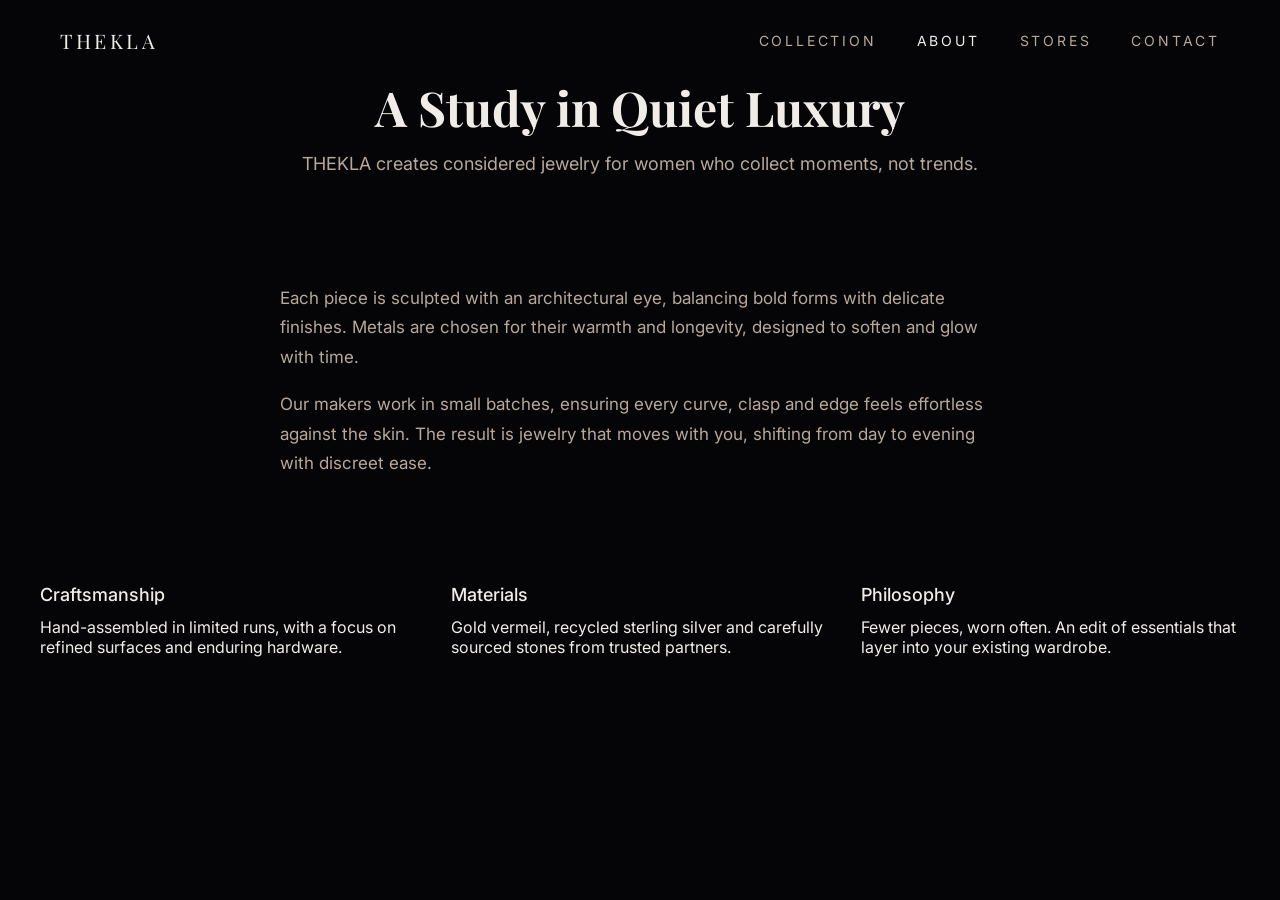
==== about.html @ 48c29a8b "made some minor fixes" ====
<!DOCTYPE html>
<html lang="en">
<head>
  <meta charset="UTF-8" />
  <title>THEKLA – About</title>
  <link rel="stylesheet" href="style.css" />
    <!-- FAVICON (browser tab icon) -->
    <link rel="icon" href="favicon.ico" type="image/x-icon">
    <!-- Optional but recommended -->
    <link rel="icon" type="image/png" sizes="32x32" href="favicon-32x32.png">
    <link rel="icon" type="image/png" sizes="16x16" href="favicon-16x16.png">
    <link rel="apple-touch-icon" sizes="180x180" href="apple-touch-icon.png">
</head>
<body>
  <div class="page-wrapper">
    <header class="navbar">
      <a href="index.html" class="brand">THEKLA</a>  <!-- NOW LINKS TO HOME -->
      <nav class="nav-links">
        <a href="collection.html">Collection</a>
        <a class="active" href="about.html">About</a>
        <a href="stores.html">Stores</a>
        <a href="contact.html">Contact</a>
      </nav>
    </header>

    <main class="section">
      <div class="section-header">
        <h1 class="section-title">A Study in Quiet Luxury</h1>
        <p class="section-subtitle">
          THEKLA creates considered jewelry for women who collect moments, not trends.
        </p>
      </div>

      <div class="text-block">
        <p>
          Each piece is sculpted with an architectural eye, balancing bold forms
          with delicate finishes. Metals are chosen for their warmth and longevity,
          designed to soften and glow with time.
        </p>
        <p>
          Our makers work in small batches, ensuring every curve, clasp and edge
          feels effortless against the skin. The result is jewelry that moves with you,
          shifting from day to evening with discreet ease.
        </p>
      </div>

      <div class="info-list">
        <div>
          <div class="info-item-title">Craftsmanship</div>
          <div>Hand-assembled in limited runs, with a focus on refined surfaces and enduring hardware.</div>
        </div>
        <div>
          <div class="info-item-title">Materials</div>
          <div>Gold vermeil, recycled sterling silver and carefully sourced stones from trusted partners.</div>
        </div>
        <div>
          <div class="info-item-title">Philosophy</div>
          <div>Fewer pieces, worn often. An edit of essentials that layer into your existing wardrobe.</div>
        </div>
      </div>
    </main>
  </div>
</body>
</html>
---- style.css ----
/* ========== THEKLA JEWELRY - DARKER FULL WIDTH ========== */

@import url("https://fonts.googleapis.com/css2?family=Playfair+Display:wght@400;600;700&family=Inter:wght@300;400;500&display=swap");

:root {
  --bg-main: #050507;           /* DARKER BLACK */
  --bg-body: #1a1a1c;           /* DARKER BEIGE */
  --accent: #d98a5a;            /* DARKER GOLD */
  --accent-soft: #4a2a1f;       /* DARKER BROWN */
  --text-main: #f0ede9;         /* SLIGHTLY DARKER CREAM */
  --text-muted: #b8a89a;        /* DARKER MUTED */
  --btn-bg: #f5f2ee;            /* DARKER BUTTON */
  --btn-text: #0f0e0d;          /* DARKER TEXT */
}

*,
*::before,
*::after {
  box-sizing: border-box;
}

body {
  margin: 0;
  min-height: 100vh;
  font-family: "Inter", system-ui, -apple-system, BlinkMacSystemFont, "Segoe UI",
    sans-serif;
  background: var(--bg-body);
  color: var(--text-main);
  overflow-x: hidden;
}

/* ========== FULL WIDTH DARK LAYOUT ========== */

.page-wrapper {
  width: 100%;
  max-width: none;
  margin: 0;
  border-radius: 0;
  overflow: visible;
  background: var(--bg-main);
  position: relative;
  min-height: 100vh;
}

/* Hero container */
.hero-wrapper {
  background: var(--bg-main);
  border-radius: 0 0 24px 24px;
  overflow: hidden;
  position: relative;
}

/* ========== MOBILE HAMBURGER + DESKTOP NAV ========== */

.navbar {
  display: flex;
  align-items: center;
  justify-content: flex-start;
  padding: 24px 60px;
  gap: 60px;
  position: relative;
  z-index: 3;
  max-width: 1400px;
  margin: 0 auto;
}

.brand {
  font-family: "Playfair Display", serif;
  letter-spacing: 0.18em;
  font-size: 20px;
  text-decoration: none;
  color: var(--text-main);
}

/* Desktop nav */
.nav-links {
  display: flex;
  gap: 40px;
  font-size: 14px;
  text-transform: uppercase;
  margin-left: auto;
}

.nav-links a {
  text-decoration: none;
  color: var(--text-muted);
  letter-spacing: 0.2em;
  font-weight: 400;
  padding: 8px 0;
}

.nav-links a.active,
.nav-links a:hover {
  color: var(--text-main);
}

/* Mobile hamburger */
.menu-toggle {
  display: none;
  flex-direction: column;
  cursor: pointer;
  padding: 8px;
  z-index: 1001;
  gap: 5px;
  margin-left: auto;
}

.menu-toggle span {
  width: 28px;
  height: 2.5px;
  background: var(--text-main);
  transition: 0.3s;
  border-radius: 2px;
}

/* X animation */
.menu-toggle.active span:nth-child(1) {
  transform: rotate(-45deg) translate(-4px, 4px);
}

.menu-toggle.active span:nth-child(2) {
  opacity: 0;
}

.menu-toggle.active span:nth-child(3) {
  transform: rotate(45deg) translate(-3px, -3px);
}

/* Mobile menu overlay */
.mobile-menu {
  position: fixed;
  inset: 0;
  background: var(--bg-main);
  display: flex;
  flex-direction: column;
  align-items: center;
  justify-content: center;
  opacity: 0;
  visibility: hidden;
  transition: 0.4s;
  z-index: 1000;
}

.mobile-menu.active {
  opacity: 1;
  visibility: visible;
}

.mobile-menu-links {
  display: flex;
  flex-direction: column;
  gap: 32px;
}

.mobile-menu-links a {
  font-size: 20px;
  text-transform: uppercase;
  letter-spacing: 0.25em;
  color: var(--text-main);
  text-decoration: none;
  padding: 16px;
}

/* ========== HERO ========== */

.hero {
  display: grid;
  grid-template-columns: 1.1fr 1fr;
  padding: 0 60px 100px 60px;
  gap: 80px;
  align-items: start;
  min-height: 95vh;
  max-width: 1600px;
  margin: 0 auto;
}

/* Left / image block */
.hero-media {
  position: relative;
  overflow: hidden;
  height: 750px;
}

.hero-media-inner {
  position: relative;
  height: 100%;
}

.hero-media-inner::before {
  content: "";
  position: absolute;
  inset: 0;
  background: var(--bg-main);
  border-top-left-radius: 320px;
  transform-origin: top left;
  transform: translateX(50%);
}

.hero-image {
  height: 100%;
  background-image: url("images/Thekla.jpg");
  background-size: cover;
  background-position: center 10%;
  clip-path: inset(100px 0 100px 100px round 0 0 0 0);
}

/* Right / content */
.hero-content {
  position: relative;
  padding: 140px 0 80px 0;
  z-index: 2;
  display: flex;
  flex-direction: column;
  justify-content: center;
  min-height: 750px;
}

.hero-eyebrow {
  font-size: 15px;
  letter-spacing: 0.25em;
  text-transform: uppercase;
  color: var(--text-muted);
  margin-bottom: 20px;
}

.hero-title {
  font-family: "Playfair Display", serif;
  font-size: 72px;
  line-height: 1.1;
  margin: 0 0 24px 0;
}

.hero-sub {
  font-size: 19px;
  color: var(--text-muted);
  margin-bottom: 44px;
  max-width: 420px;
  line-height: 1.6;
}

.hero-cta {
  display: inline-flex;
  align-items: center;
  justify-content: center;
  padding: 18px 48px;
  border-radius: 12px;
  background: var(--btn-bg);
  color: var(--btn-text);
  font-size: 15px;
  letter-spacing: 0.2em;
  text-transform: uppercase;
  text-decoration: none;
  font-weight: 500;
  width: fit-content;
  box-shadow: 0 8px 24px rgba(0,0,0,0.4);
}

.hero-cta:hover {
  transform: translateY(-2px);
  box-shadow: 0 12px 32px rgba(0,0,0,0.5);
}

.hero-line {
  margin-top: 80px;
  position: relative;
  height: 120px;
}

.hero-line svg {
  width: 100%;
  height: 100%;
}

.scroll-arrow {
  position: absolute;
  right: 0;
  bottom: 0;
  width: 40px;
  height: 40px;
  border-radius: 999px;
  border: 1.5px solid rgba(255, 255, 255, 0.3);
  display: flex;
  align-items: center;
  justify-content: center;
}

.scroll-arrow span {
  display: block;
  border: solid #ffffff;
  border-width: 0 2px 2px 0;
  padding: 6px;
  transform: rotate(45deg) translateY(-1px);
}

/* DARKER Visual effects */
.glow {
  position: absolute;
  width: 480px;
  height: 480px;
  border-radius: 50%;
  background: radial-gradient(circle, #cc6633 0, transparent 55%);
  opacity: 0.28;
  top: 240px;
  right: 100px;
  filter: blur(20px);
  pointer-events: none;
  z-index: 1;
}

.star {
  position: absolute;
  top: 260px;
  right: 140px;
  font-size: 52px;
  color: #cc6633;
}

/* ========== DARKER CONTENT SECTIONS ========== */

.content-section {
  padding: 100px 60px;
  max-width: 1400px;
  margin: 0 auto;
  background: var(--bg-main);
}

.section-header {
  margin-bottom: 48px;
  text-align: center;
}

.section-title {
  font-family: "Playfair Display", serif;
  font-size: 48px;
  margin: 0 0 16px 0;
  line-height: 1.1;
  color: var(--text-main);
}

.section-subtitle {
  font-size: 18px;
  color: var(--text-muted);
  max-width: 700px;
  margin: 0 auto;
  line-height: 1.6;
}

/* Grid */
.grid {
  display: grid;
  grid-template-columns: repeat(auto-fit, minmax(300px, 1fr));
  gap: 40px;
  max-width: 1400px;
  margin: 0 auto;
}
/* Product Images */
.grid .product-card:nth-child(1) .product-image {
  background-image: url('images/Product1.png');
}

.grid .product-card:nth-child(2) .product-image {
  background-image: url('images/Product2.png');
}

.grid .product-card:nth-child(3) .product-image {
  background-image: url('images/Product3.jpg');
}

.grid .product-card:nth-child(4) .product-image {
  background-image: url('images/Product4.jpg');
}

/* Fallback styling */
.product-image {
  background-size: cover;
  background-position: center;
  transition: transform 0.4s ease;
}

.product-card:hover .product-image {
  transform: scale(1.05);
}


/* DARKER Product cards */
.product-card {
  background: #0f0f11;
  border-radius: 24px;
  padding: 32px;
  transition: all 0.4s;
  cursor: pointer;
  border: 1px solid #1a1a1c;
}

.product-card:hover {
  transform: translateY(-12px);
  box-shadow: 0 32px 64px rgba(0,0,0,0.6);
  border-color: var(--accent);
}

.product-image {
  aspect-ratio: 1/1; /* ensures square images */
  background-size: cover;
  background-position: center;
  border-radius: 20px;
  margin-bottom: 20px;
}

.product-name {
  font-size: 20px;
  margin-bottom: 8px;
  font-weight: 500;
  color: var(--text-main);
}

.product-meta {
  font-size: 15px;
  color: var(--text-muted);
}

/* Content blocks */
.text-block {
  max-width: 800px;
  font-size: 17px;
  color: var(--text-muted);
  line-height: 1.75;
  margin: 0 auto 48px;
  background: var(--bg-main);
  padding: 40px;
  border-radius: 20px;
}

.info-list {
  display: grid;
  grid-template-columns: repeat(auto-fit, minmax(280px, 1fr));
  gap: 32px;
  margin-top: 48px;
  font-size: 16px;
  max-width: 1200px;
  margin-left: auto;
  margin-right: auto;
}

.info-item-title {
  font-weight: 500;
  margin-bottom: 12px;
  color: var(--text-main);
  font-size: 18px;
}

/* DARKER Contact form */
.contact-form {
  max-width: 700px;
  margin: 0 auto;
  display: grid;
  gap: 24px;
  font-size: 16px;
}

.contact-form label {
  display: flex;
  flex-direction: column;
  gap: 10px;
}

.contact-form input,
.contact-form textarea {
  background: #0f0f11;
  border-radius: 16px;
  border: 1px solid #1a1a1c;
  padding: 18px 20px;
  color: var(--text-main);
  font-family: inherit;
  font-size: 16px;
  transition: all 0.3s;
}

.contact-form input:focus,
.contact-form textarea:focus {
  outline: none;
  border-color: var(--accent);
  box-shadow: 0 0 0 3px rgba(217, 138, 90, 0.15);
}

.contact-form input::placeholder,
.contact-form textarea::placeholder {
  color: #555;
}

.contact-form textarea {
  min-height: 160px;
  resize: vertical;
}

.contact-form button {
  margin-top: 12px;
  border: none;
  cursor: pointer;
  background: var(--btn-bg);
  color: var(--btn-text);
}

/* ========== RESPONSIVE ========== */

@media (max-width: 1200px) {
  .navbar,
  .hero {
    padding-left: 40px;
    padding-right: 40px;
  }
}

@media (max-width: 900px) {
  /* MOBILE NAV */
  .navbar {
    justify-content: space-between;
    padding: 24px 40px;
  }

  .menu-toggle {
    display: flex;
  }

  .nav-links {
    display: none;
  }

  .hero {
    grid-template-columns: 1fr;
    padding: 0 40px 80px 40px;
    gap: 60px;
  }

  .hero-media {
    height: 550px;
  }

  .hero-content {
    padding: 100px 0 60px 0;
    min-height: 550px;
  }

  .content-section {
    padding: 80px 40px;
  }
}

@media (max-width: 480px) {
  .navbar {
    padding: 20px 24px;
  }
  
  .hero {
    padding: 0 24px 60px 24px;
  }
  
  .hero-title {
    font-size: 52px;
  }
}
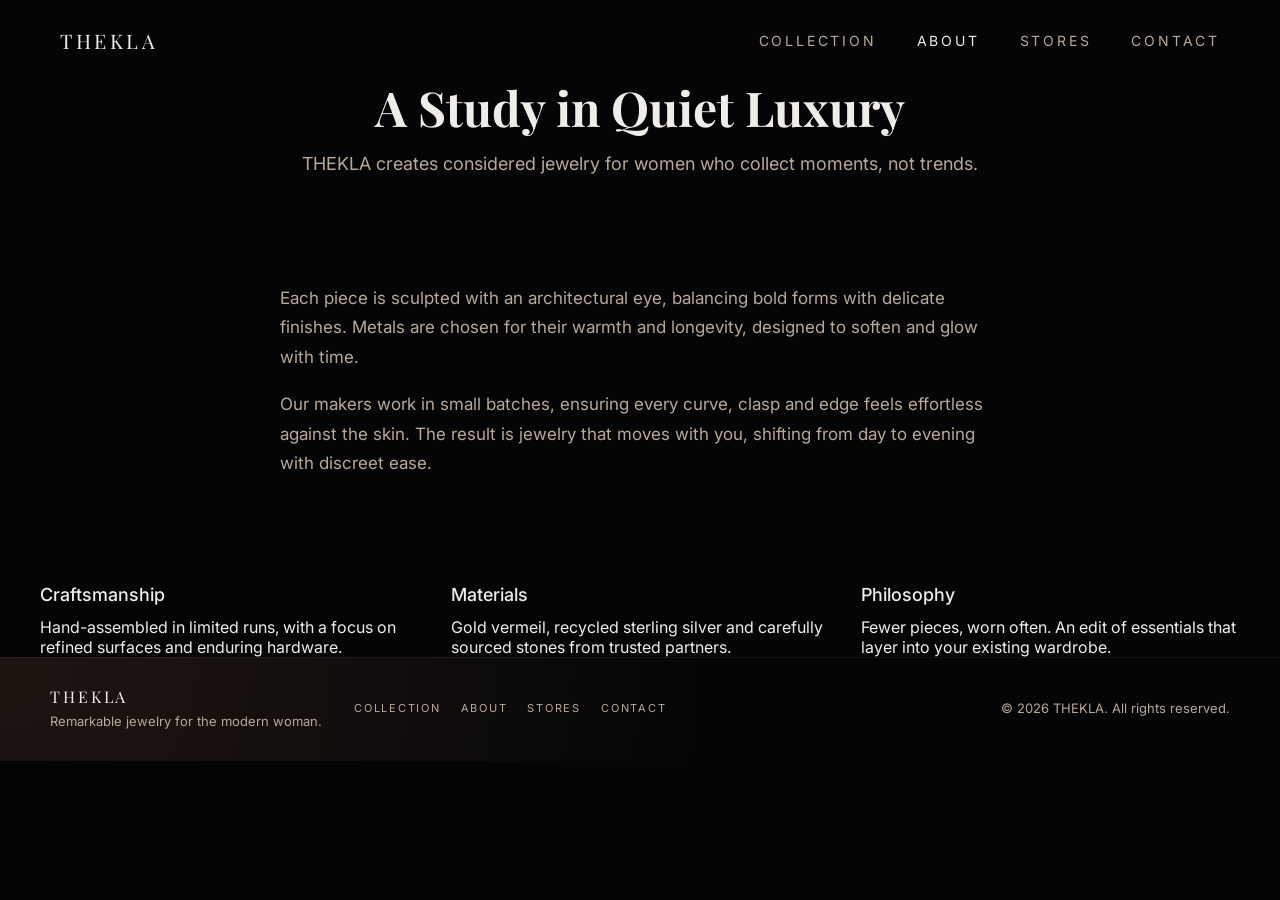
==== commit 321c386c: "changes" ====
--- a/about.html
+++ b/about.html
@@ -4,17 +4,18 @@
   <meta charset="UTF-8" />
   <title>THEKLA – About</title>
   <link rel="stylesheet" href="style.css" />
-    <!-- FAVICON (browser tab icon) -->
-    <link rel="icon" href="favicon.ico" type="image/x-icon">
-    <!-- Optional but recommended -->
-    <link rel="icon" type="image/png" sizes="32x32" href="favicon-32x32.png">
-    <link rel="icon" type="image/png" sizes="16x16" href="favicon-16x16.png">
-    <link rel="apple-touch-icon" sizes="180x180" href="apple-touch-icon.png">
+  <!-- FAVICON (browser tab icon) -->
+  <link rel="icon" href="favicon.ico" type="image/x-icon">
+  <!-- Optional but recommended -->
+  <link rel="icon" type="image/png" sizes="32x32" href="favicon-32x32.png">
+  <link rel="icon" type="image/png" sizes="16x16" href="favicon-16x16.png">
+  <link rel="apple-touch-icon" sizes="180x180" href="apple-touch-icon.png">
 </head>
 <body>
   <div class="page-wrapper">
+    <!-- SAME NAV AS INDEX -->
     <header class="navbar">
-      <a href="index.html" class="brand">THEKLA</a>  <!-- NOW LINKS TO HOME -->
+      <a href="index.html" class="brand">THEKLA</a>
       <nav class="nav-links">
         <a href="collection.html">Collection</a>
         <a class="active" href="about.html">About</a>
@@ -23,6 +24,7 @@
       </nav>
     </header>
 
+    <!-- PAGE CONTENT -->
     <main class="section">
       <div class="section-header">
         <h1 class="section-title">A Study in Quiet Luxury</h1>
@@ -59,6 +61,35 @@
         </div>
       </div>
     </main>
+
+    <!-- FOOTER (OUTSIDE MAIN, LIKE INDEX) -->
+    <footer class="site-footer">
+      <div class="footer-inner">
+        <div class="footer-brand">
+          <span class="footer-logo">THEKLA</span>
+          <p class="footer-tagline">Remarkable jewelry for the modern woman.</p>
+        </div>
+
+        <div class="footer-links">
+          <a href="collection.html">Collection</a>
+          <a href="about.html">About</a>
+          <a href="stores.html">Stores</a>
+          <a href="contact.html">Contact</a>
+        </div>
+
+        <div class="footer-meta">
+          <p>© <span id="year"></span> THEKLA. All rights reserved.</p>
+        </div>
+      </div>
+    </footer>
   </div>
+
+  <!-- SIMPLE FOOTER YEAR SCRIPT -->
+  <script>
+  document.addEventListener('DOMContentLoaded', function () {
+    const y = document.getElementById('year');
+    if (y) y.textContent = new Date().getFullYear();
+  });
+  </script>
 </body>
 </html>
--- a/style.css
+++ b/style.css
@@ -18,6 +18,10 @@
 *::after {
   box-sizing: border-box;
 }
+/* GLOBAL LAYOUT */
+html, body {
+  height: 100%;
+}
 
 body {
   margin: 0;
@@ -27,10 +31,11 @@
   background: var(--bg-body);
   color: var(--text-main);
   overflow-x: hidden;
-}
-
-/* ========== FULL WIDTH DARK LAYOUT ========== */
-
+  display: flex;
+  flex-direction: column;
+}
+
+/* WRAPPER FILLS AVAILABLE HEIGHT */
 .page-wrapper {
   width: 100%;
   max-width: none;
@@ -39,8 +44,20 @@
   overflow: visible;
   background: var(--bg-main);
   position: relative;
-  min-height: 100vh;
-}
+  flex: 1 0 auto;
+  min-height: 0;       /* important: remove 100vh here */
+}
+
+/* FOOTER STICKS TO BOTTOM OF WRAPPER */
+.site-footer {
+  border-top: 1px solid rgba(255, 255, 255, 0.06);
+  padding: 28px 50px 32px 50px;
+  background: radial-gradient(circle at top left, rgba(217,138,90,0.12), transparent 55%);
+  color: var(--text-muted);
+  font-size: 13px;
+  margin-top: auto;    /* key line: pushes footer to bottom */
+}
+
 
 /* Hero container */
 .hero-wrapper {
@@ -353,6 +370,7 @@
   max-width: 1400px;
   margin: 0 auto;
 }
+
 /* Product Images */
 .grid .product-card:nth-child(1) .product-image {
   background-image: url('images/Product1.png');
@@ -380,7 +398,6 @@
 .product-card:hover .product-image {
   transform: scale(1.05);
 }
-
 
 /* DARKER Product cards */
 .product-card {
@@ -558,3 +575,85 @@
     font-size: 52px;
   }
 }
+
+/* ========== FOOTER ========== */
+.site-footer {
+  border-top: 1px solid rgba(255, 255, 255, 0.06);
+  padding: 28px 50px 32px 50px;
+  background: radial-gradient(circle at top left, rgba(217,138,90,0.12), transparent 55%);
+  color: var(--text-muted);
+  font-size: 13px;
+}
+
+.footer-inner {
+  max-width: 1400px;
+  margin: 0 auto;
+  display: flex;
+  align-items: center;
+  justify-content: space-between;
+  gap: 32px;
+  flex-wrap: wrap;
+}
+
+.footer-brand {
+  min-width: 220px;
+}
+
+.footer-logo {
+  font-family: "Playfair Display", serif;
+  letter-spacing: 0.18em;
+  font-size: 16px;
+  color: var(--text-main);
+  display: inline-block;
+  margin-bottom: 6px;
+}
+
+.footer-tagline {
+  margin: 0;
+  color: var(--text-muted);
+}
+
+.footer-links {
+  display: flex;
+  gap: 20px;
+  flex-wrap: wrap;
+  justify-content: center;
+}
+
+.footer-links a {
+  text-decoration: none;
+  text-transform: uppercase;
+  letter-spacing: 0.16em;
+  font-size: 11px;
+  color: var(--text-muted);
+  transition: color 0.25s ease;
+}
+
+.footer-links a:hover {
+  color: var(--text-main);
+}
+
+.footer-meta {
+  margin-left: auto;
+  text-align: right;
+  min-width: 200px;
+}
+
+.footer-meta p {
+  margin: 0;
+}
+
+/* Footer responsive */
+@media (max-width: 900px) {
+  .site-footer {
+    padding: 24px 30px 28px 30px;
+  }
+  .footer-inner {
+    flex-direction: column;
+    align-items: flex-start;
+  }
+  .footer-meta {
+    text-align: left;
+    margin-left: 0;
+  }
+}
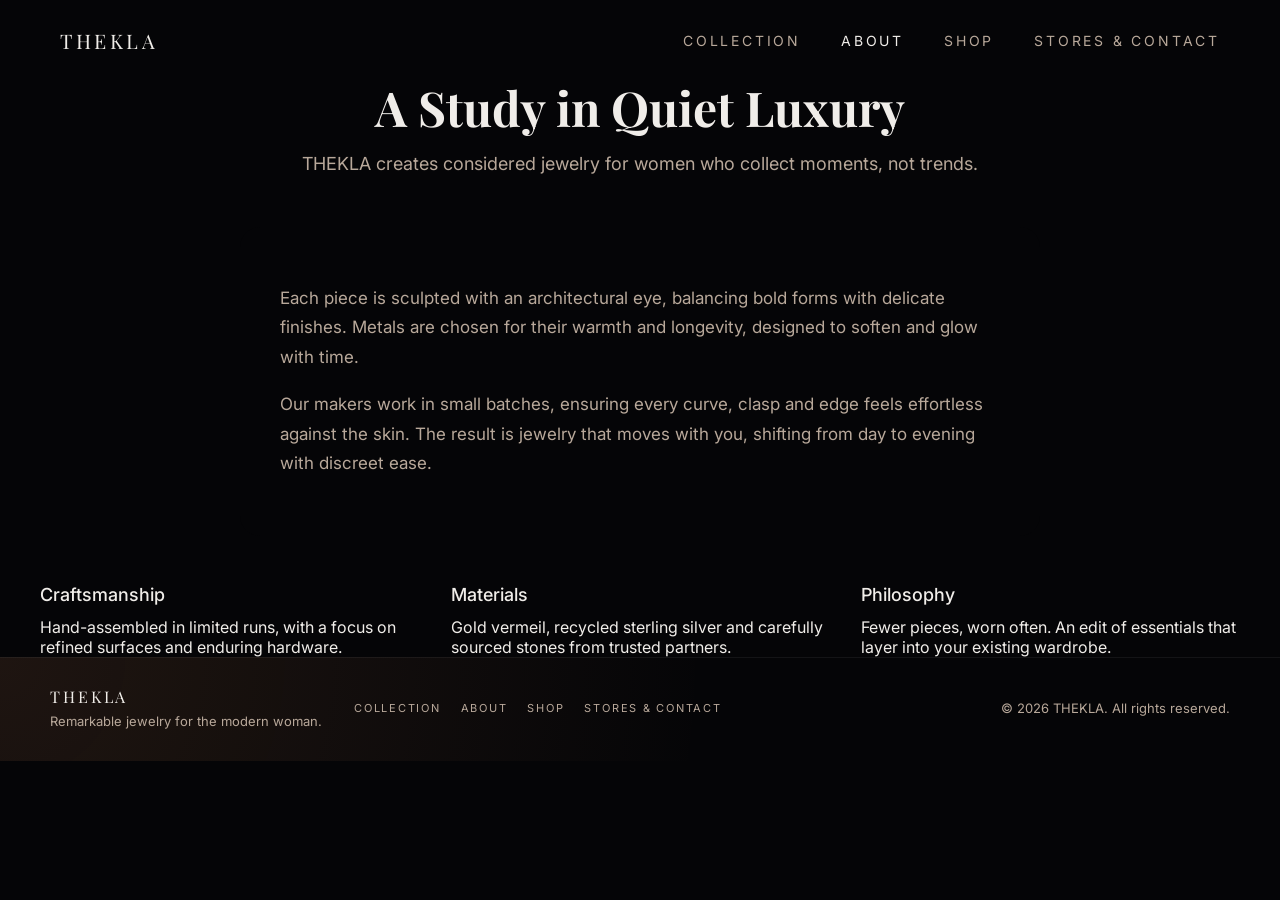
==== commit 6da24f22: "made major changes" ====
--- a/about.html
+++ b/about.html
@@ -19,8 +19,8 @@
       <nav class="nav-links">
         <a href="collection.html">Collection</a>
         <a class="active" href="about.html">About</a>
-        <a href="stores.html">Stores</a>
-        <a href="contact.html">Contact</a>
+        <a href="shop.html">Shop</a>
+        <a href="contact.html">Stores & Contact</a>
       </nav>
     </header>
 
@@ -73,8 +73,8 @@
         <div class="footer-links">
           <a href="collection.html">Collection</a>
           <a href="about.html">About</a>
-          <a href="stores.html">Stores</a>
-          <a href="contact.html">Contact</a>
+          <a href="shop.html">Shop</a>
+          <a href="contact.html">Stores & Contact</a>
         </div>
 
         <div class="footer-meta">
--- a/style.css
+++ b/style.css
@@ -388,6 +388,39 @@
   background-image: url('images/Product4.jpg');
 }
 
+.grid .product-card:nth-child(5) .product-image {
+  background-image: url('images/Product5.png');
+}
+
+.grid .product-card:nth-child(6) .product-image {
+  background-image: url('images/Product6.png');
+}
+
+.grid .product-card:nth-child(7) .product-image {
+  background-image: url('images/Product7.png');
+}
+
+.grid .product-card:nth-child(8) .product-image {
+  background-image: url('images/Product8.png');
+}
+
+.grid .product-card:nth-child(9) .product-image {
+  background-image: url('images/Product9.png');
+}
+
+.grid .product-card:nth-child(10) .product-image {
+  background-image: url('images/Product10.png');
+}
+
+.grid .product-card:nth-child(11) .product-image {
+  background-image: url('images/Product11.png');
+}
+
+.grid .product-card:nth-child(12) .product-image {
+  background-image: url('images/Product12.png');
+}
+
+
 /* Fallback styling */
 .product-image {
   background-size: cover;
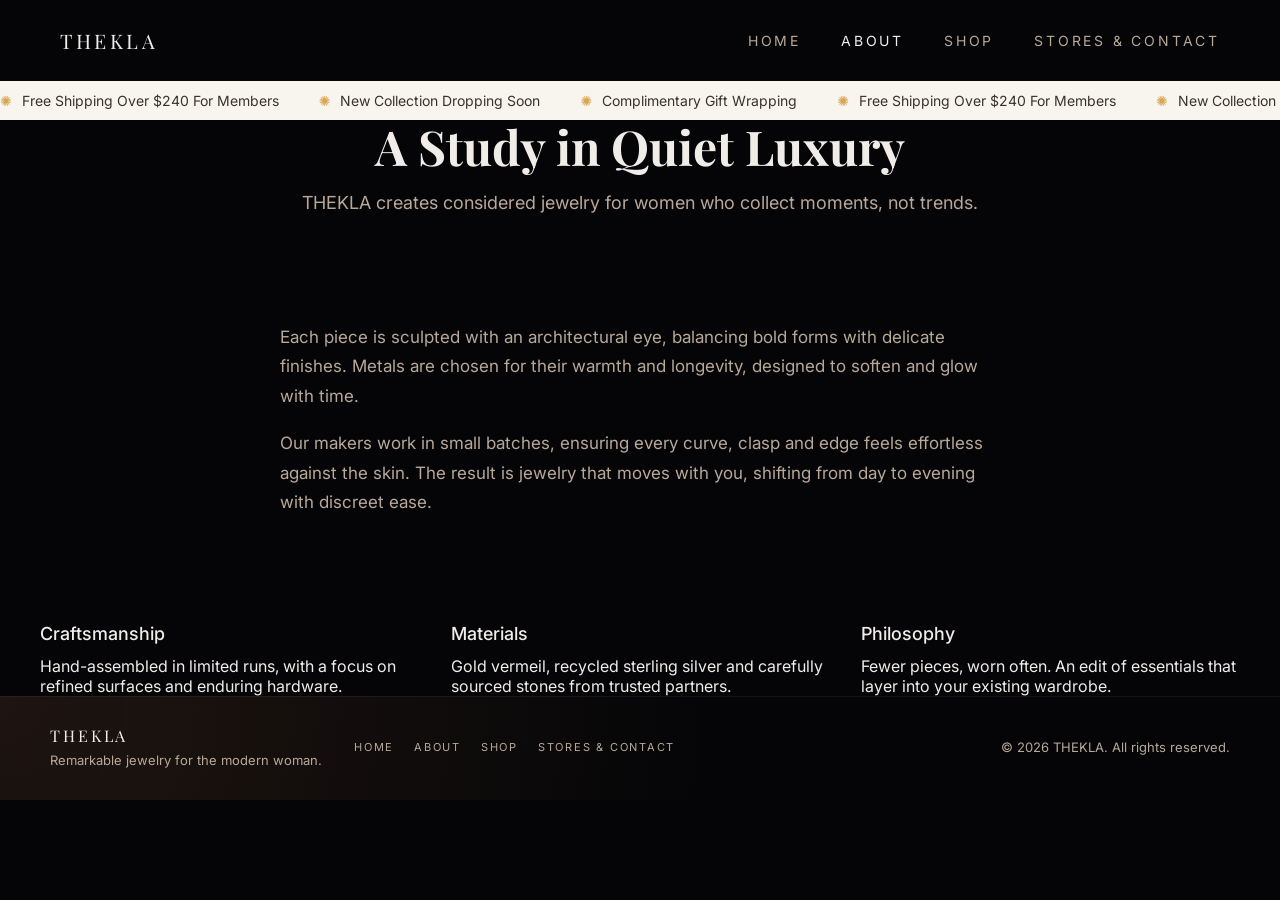
==== commit 1ea27c7b: "made sme chages.. addes scroller" ====
--- a/about.html
+++ b/about.html
@@ -5,24 +5,55 @@
   <title>THEKLA – About</title>
   <link rel="stylesheet" href="style.css" />
   <!-- FAVICON (browser tab icon) -->
-  <link rel="icon" href="favicon.ico" type="image/x-icon">
+  <link rel="icon" href="images/favicon.ico" type="image/x-icon">
   <!-- Optional but recommended -->
-  <link rel="icon" type="image/png" sizes="32x32" href="favicon-32x32.png">
-  <link rel="icon" type="image/png" sizes="16x16" href="favicon-16x16.png">
-  <link rel="apple-touch-icon" sizes="180x180" href="apple-touch-icon.png">
+  <link rel="icon" type="image/png" sizes="32x32" href="images/favicon-32x32.png">
+  <link rel="icon" type="image/png" sizes="16x16" href="images/favicon-16x16.png">
+  <link rel="apple-touch-icon" sizes="180x180" href="images/apple-touch-icon.png">
 </head>
 <body>
   <div class="page-wrapper">
-    <!-- SAME NAV AS INDEX -->
-    <header class="navbar">
-      <a href="index.html" class="brand">THEKLA</a>
-      <nav class="nav-links">
-        <a href="collection.html">Collection</a>
-        <a class="active" href="about.html">About</a>
+    <!-- FIXED NAVBAR (same as contact) -->
+    <header class="hero-wrapper">
+      <nav class="navbar">
+        <a href="index.html" class="brand">THEKLA</a>
+
+        <div class="menu-toggle" id="menuToggle">
+          <span></span>
+          <span></span>
+          <span></span>
+        </div>
+
+        <div class="nav-links">
+          <a href="index.html">Home</a>
+          <a href="about.html" class="active">About</a>
+          <a href="shop.html">Shop</a>
+          <a href="contact.html">Stores & Contact</a>
+        </div>
+      </nav>
+    </header>
+
+    <!-- MOBILE MENU (now added) -->
+    <div class="mobile-menu" id="mobileMenu">
+      <div class="mobile-menu-links">
+        <a href="index.html">Home</a>
+        <a href="about.html">About</a>
         <a href="shop.html">Shop</a>
         <a href="contact.html">Stores & Contact</a>
-      </nav>
-    </header>
+      </div>
+    </div>
+
+    <!-- ANNOUNCEMENT STRIP -->
+    <div class="announcement-bar">
+      <div class="announcement-track">
+        <span>Free Shipping Over $240 For Members</span>
+        <span>New Collection Dropping Soon</span>
+        <span>Complimentary Gift Wrapping</span>
+        <span>Free Shipping Over $240 For Members</span>
+        <span>New Collection Dropping Soon</span>
+        <span>Local Pickup Available</span>
+      </div>
+    </div>
 
     <!-- PAGE CONTENT -->
     <main class="section">
@@ -62,7 +93,7 @@
       </div>
     </main>
 
-    <!-- FOOTER (OUTSIDE MAIN, LIKE INDEX) -->
+    <!-- FOOTER -->
     <footer class="site-footer">
       <div class="footer-inner">
         <div class="footer-brand">
@@ -71,7 +102,7 @@
         </div>
 
         <div class="footer-links">
-          <a href="collection.html">Collection</a>
+          <a href="index.html">Home</a>
           <a href="about.html">About</a>
           <a href="shop.html">Shop</a>
           <a href="contact.html">Stores & Contact</a>
@@ -84,12 +115,19 @@
     </footer>
   </div>
 
-  <!-- SIMPLE FOOTER YEAR SCRIPT -->
+  <!-- FIXED JS (same as contact) -->
   <script>
-  document.addEventListener('DOMContentLoaded', function () {
-    const y = document.getElementById('year');
-    if (y) y.textContent = new Date().getFullYear();
-  });
+    document.getElementById('year').textContent = new Date().getFullYear();
+
+    const toggle = document.getElementById('menuToggle');
+    const menu = document.getElementById('mobileMenu');
+
+    if (toggle && menu) {
+      toggle.addEventListener('click', () => {
+        toggle.classList.toggle('active');
+        menu.classList.toggle('active');
+      });
+    }
   </script>
 </body>
 </html>
--- a/style.css
+++ b/style.css
@@ -690,3 +690,46 @@
     margin-left: 0;
   }
 }
+.announcement-bar {
+  width: 100%;
+  overflow: hidden;
+  border-top: 1px solid rgba(255, 255, 255, 0.06);
+  border-bottom: 1px solid rgba(255, 255, 255, 0.06);
+  background: #f8f5ef;
+  color: #3a332a;
+  font-size: 14px;
+  white-space: nowrap;
+}
+
+.announcement-track {
+  display: inline-flex;
+  align-items: center;
+  gap: 40px;
+  padding: 10px 0;
+  animation: marquee 25s linear infinite;
+}
+
+.announcement-track span::before {
+  content: "✺";
+  color: #d9a454;
+  margin: 0 10px 0 0;
+}
+
+@keyframes marquee {
+  0% {
+    transform: translateX(0);
+  }
+  100% {
+    transform: translateX(-50%);
+  }
+}
+
+/* smaller text on mobile */
+@media (max-width: 600px) {
+  .announcement-bar {
+    font-size: 12px;
+  }
+}
+.announcement-bar:hover .announcement-track {
+  animation-play-state: paused;
+}
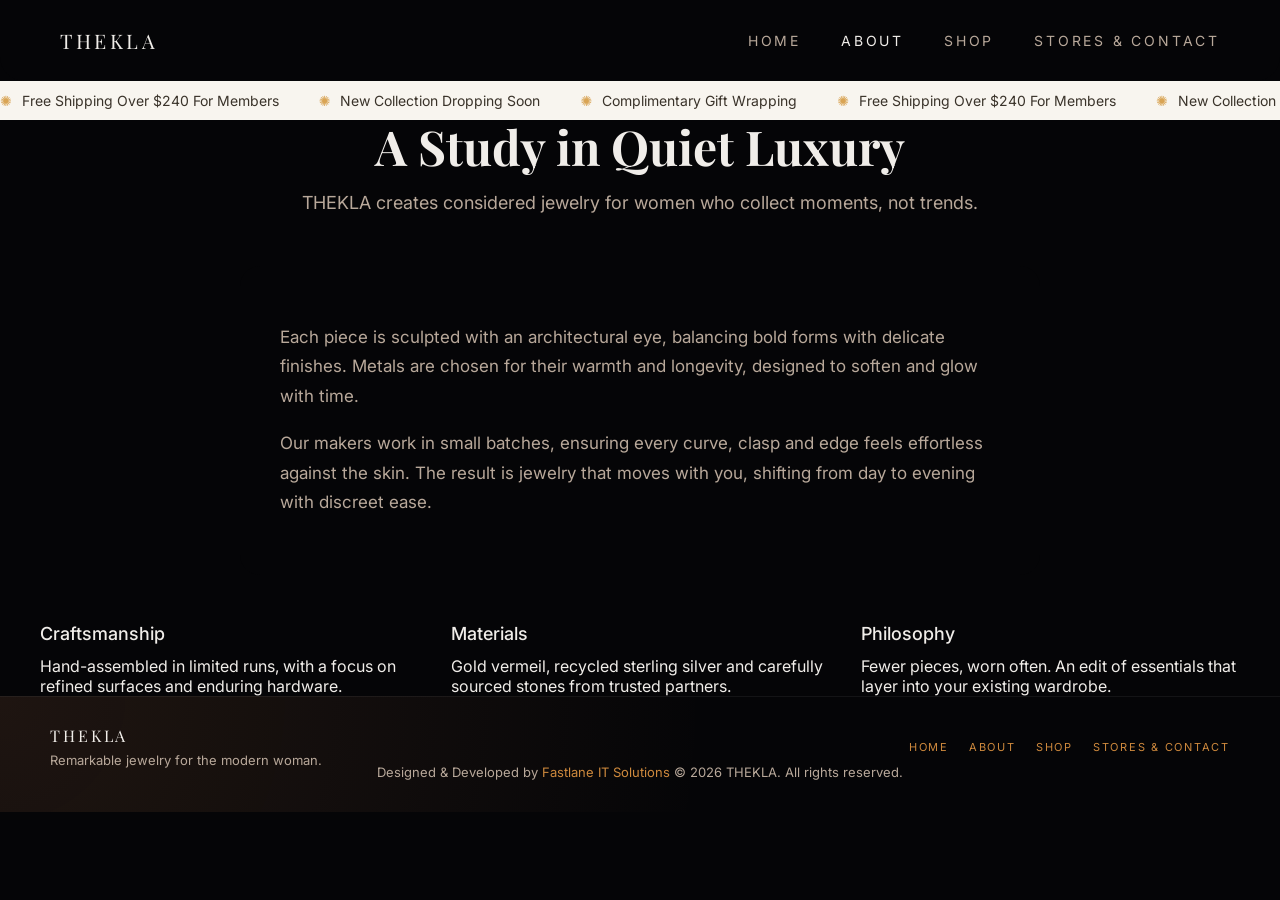
==== commit 65471fa2: "sa" ====
--- a/about.html
+++ b/about.html
@@ -2,8 +2,9 @@
 <html lang="en">
 <head>
   <meta charset="UTF-8" />
+  <meta name="viewport" content="width=device-width, initial-scale=1.0">
   <title>THEKLA – About</title>
-  <link rel="stylesheet" href="style.css" />
+  <link rel="stylesheet" href="style.css?v=1" />
   <!-- FAVICON (browser tab icon) -->
   <link rel="icon" href="images/favicon.ico" type="image/x-icon">
   <!-- Optional but recommended -->
@@ -109,7 +110,7 @@
         </div>
 
         <div class="footer-meta">
-          <p>© <span id="year"></span> THEKLA. All rights reserved.</p>
+         <p>Designed &amp; Developed by <a href="https://fast-laneits.com" target="_blank">Fastlane IT Solutions</a> © <span id="year"></span> THEKLA. All rights reserved.</p>
         </div>
       </div>
     </footer>
@@ -117,17 +118,47 @@
 
   <!-- FIXED JS (same as contact) -->
   <script>
-    document.getElementById('year').textContent = new Date().getFullYear();
+document.addEventListener('DOMContentLoaded', function () {
+  // HAMBURGER MENU - STAYS OPEN UNTIL RECLOSE
+  const toggle = document.querySelector('.menu-toggle');
+  const mobileMenu = document.querySelector('.mobile-menu');
+  if (toggle && mobileMenu) {
+    toggle.addEventListener('click', function () {
+      toggle.classList.toggle('active');
+      mobileMenu.classList.toggle('active');
+      document.body.classList.toggle('menu-open');
+    });
+    
+    // REMOVE AUTO-CLOSE - LET USER CONTROL
+    // Links now don't auto-close (user clicks hamburger to close)
+    
+    // Close only on outside overlay click
+    mobileMenu.addEventListener('click', function (e) {
+      if (e.target === mobileMenu) {
+        toggle.classList.remove('active');
+        mobileMenu.classList.remove('active');
+        document.body.classList.remove('menu-open');
+      }
+    });
+  }
+  
+  // SCROLL ARROW
+  const arrow = document.querySelector('.scroll-arrow');
+  if (arrow) {
+    arrow.addEventListener('click', function (e) {
+      e.preventDefault();
+      const targetId = arrow.getAttribute('data-scroll-target') || '#discover';
+      const target = document.querySelector(targetId);
+      if (target) {
+        target.scrollIntoView({ behavior: 'smooth', block: 'start' });
+      }
+    });
+  }
 
-    const toggle = document.getElementById('menuToggle');
-    const menu = document.getElementById('mobileMenu');
-
-    if (toggle && menu) {
-      toggle.addEventListener('click', () => {
-        toggle.classList.toggle('active');
-        menu.classList.toggle('active');
-      });
-    }
-  </script>
+  // FOOTER YEAR
+  const y = document.getElementById('year');
+  if (y) y.textContent = new Date().getFullYear();
+});
+</script>
 </body>
 </html>
--- a/style.css
+++ b/style.css
@@ -570,6 +570,11 @@
   .menu-toggle {
     display: flex;
   }
+/* make hamburger background transparent on index button */
+.menu-toggle {
+  background: transparent;
+  border: none;
+}
 
   .nav-links {
     display: none;
@@ -690,6 +695,7 @@
     margin-left: 0;
   }
 }
+
 .announcement-bar {
   width: 100%;
   overflow: hidden;
@@ -733,3 +739,64 @@
 .announcement-bar:hover .announcement-track {
   animation-play-state: paused;
 }
+
+@media (max-width: 900px) {
+  .footer-inner {
+    flex-direction: column;
+    align-items: center;
+    text-align: center;
+  }
+  
+  .footer-meta,
+  .footer-links,
+  .footer-brand {
+    margin: 0 !important;
+    text-align: center !important;
+  }
+}
+
+
+/* smaller text on mobile .form-success-message {
+  color: #10b981; /* Green */
+ /* background: #ecfdf5;*/
+  /*padding: 1rem;*/
+  /*border-radius: 0.5rem;*/
+ /* margin-top: 1rem;*/
+  /*font-weight: 500;*/
+/*}*/
+
+.footer-meta p {
+  text-align: center;
+}
+.footer-meta {
+  display: block !important;
+  text-align: center !important;
+  width: 100% !important;
+  margin-left: 0 !important;
+}
+
+.footer-meta p {
+  text-align: center !important;
+  margin: 0 auto !important;
+  max-width: none !important;
+}
+.footer-inner {
+  gap: 0.5rem !important; /* Reduces space between sections */
+}
+
+.footer-meta {
+  margin-top: -0.75rem !important; /* Pulls Designed line UP */
+}
+/* FOOTER LINK - ROSE GOLD */
+.footer-meta a,
+.footer-links a {
+  color: #CE893D !important;  /* Your accent color */
+  text-decoration: none;
+}
+
+.footer-meta a:hover,
+.footer-links a:hover {
+  color: #F4D03F !important;  /* Brighter hover */
+  text-decoration: underline;
+}
+
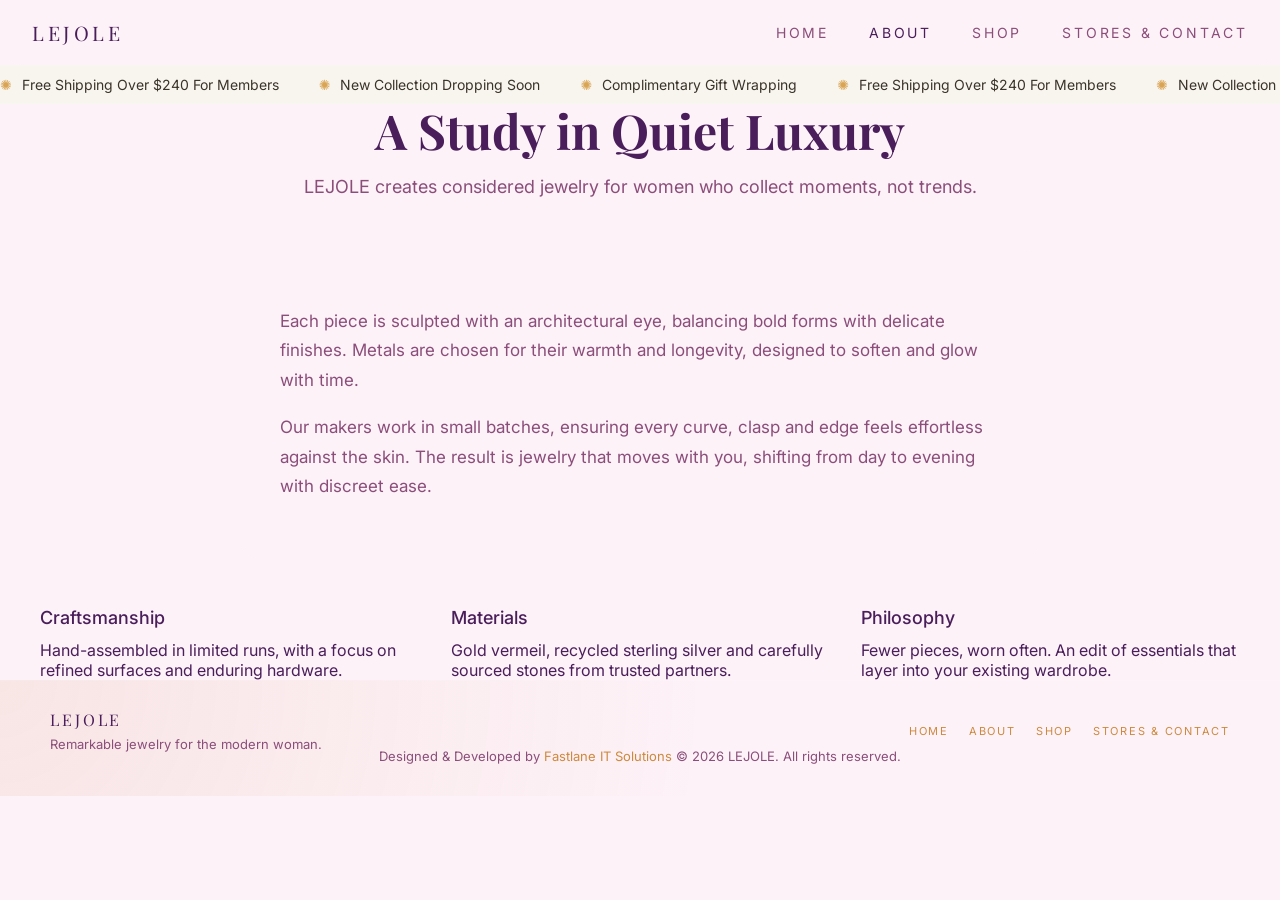
==== commit 15338901: "lejole theme" ====
--- a/about.html
+++ b/about.html
@@ -3,7 +3,7 @@
 <head>
   <meta charset="UTF-8" />
   <meta name="viewport" content="width=device-width, initial-scale=1.0">
-  <title>THEKLA – About</title>
+  <title>LEJOLE – About</title>
   <link rel="stylesheet" href="style.css?v=1" />
   <!-- FAVICON (browser tab icon) -->
   <link rel="icon" href="images/favicon.ico" type="image/x-icon">
@@ -17,7 +17,7 @@
     <!-- FIXED NAVBAR (same as contact) -->
     <header class="hero-wrapper">
       <nav class="navbar">
-        <a href="index.html" class="brand">THEKLA</a>
+        <a href="index.html" class="brand">LEJOLE</a>
 
         <div class="menu-toggle" id="menuToggle">
           <span></span>
@@ -61,7 +61,7 @@
       <div class="section-header">
         <h1 class="section-title">A Study in Quiet Luxury</h1>
         <p class="section-subtitle">
-          THEKLA creates considered jewelry for women who collect moments, not trends.
+          LEJOLE creates considered jewelry for women who collect moments, not trends.
         </p>
       </div>
 
@@ -98,7 +98,7 @@
     <footer class="site-footer">
       <div class="footer-inner">
         <div class="footer-brand">
-          <span class="footer-logo">THEKLA</span>
+          <span class="footer-logo">LEJOLE</span>
           <p class="footer-tagline">Remarkable jewelry for the modern woman.</p>
         </div>
 
@@ -110,7 +110,7 @@
         </div>
 
         <div class="footer-meta">
-         <p>Designed &amp; Developed by <a href="https://fast-laneits.com" target="_blank">Fastlane IT Solutions</a> © <span id="year"></span> THEKLA. All rights reserved.</p>
+         <p>Designed &amp; Developed by <a href="https://fast-laneits.com" target="_blank">Fastlane IT Solutions</a> © <span id="year"></span> LEJOLE. All rights reserved.</p>
         </div>
       </div>
     </footer>
--- a/style.css
+++ b/style.css
@@ -1,16 +1,16 @@
-/* ========== THEKLA JEWELRY - DARKER FULL WIDTH ========== */
+/* ========== LEJOLE JEWELRY - DARKER FULL WIDTH ========== */
 
 @import url("https://fonts.googleapis.com/css2?family=Playfair+Display:wght@400;600;700&family=Inter:wght@300;400;500&display=swap");
 
 :root {
-  --bg-main: #050507;           /* DARKER BLACK */
-  --bg-body: #1a1a1c;           /* DARKER BEIGE */
-  --accent: #d98a5a;            /* DARKER GOLD */
-  --accent-soft: #4a2a1f;       /* DARKER BROWN */
-  --text-main: #f0ede9;         /* SLIGHTLY DARKER CREAM */
-  --text-muted: #b8a89a;        /* DARKER MUTED */
-  --btn-bg: #f5f2ee;            /* DARKER BUTTON */
-  --btn-text: #0f0e0d;          /* DARKER TEXT */
+  --bg-main: #fdf2f8;           /* Business Colour */
+  --bg-body: #fce7f3;           /* DARKER BEIGE */
+  --accent: #bd9eda;            /* DARKER GOLD */
+  --accent-soft: #f3a8c8;       /* DARKER BROWN */
+  --text-main: #4a1e5a;         /* SLIGHTLY DARKER CREAM */
+  --text-muted: #8b4e7a;        /* DARKER MUTED */
+  --btn-bg: #fff8f9;            /* DARKER BUTTON */
+  --btn-text: #581c87;          /* DARKER TEXT */
 }
 
 *,
@@ -215,7 +215,7 @@
 
 .hero-image {
   height: 100%;
-  background-image: url("images/Thekla.jpg");
+  background-image: url("images/LEJOLE.jpg");
   background-size: cover;
   background-position: center 10%;
   clip-path: inset(100px 0 100px 100px round 0 0 0 0);
@@ -800,3 +800,33 @@
   text-decoration: underline;
 }
 
+.navbar {
+  display: flex;
+  align-items: center;
+  justify-content: space-between;
+  padding: 1rem 2rem;
+  position: relative;
+}
+
+.brand {
+  display: flex;
+  align-items: center;
+  flex-shrink: 0;
+  text-decoration: none;
+}
+
+.brand-logo {
+  height: 176px;
+  width: auto;
+  max-width: 140px;
+  display: block;
+  object-fit: contain;
+}
+
+/* Mobile */
+@media (max-width: 768px) {
+  .brand-logo {
+    height: 28px;
+    max-width: 120px;
+  }
+}
